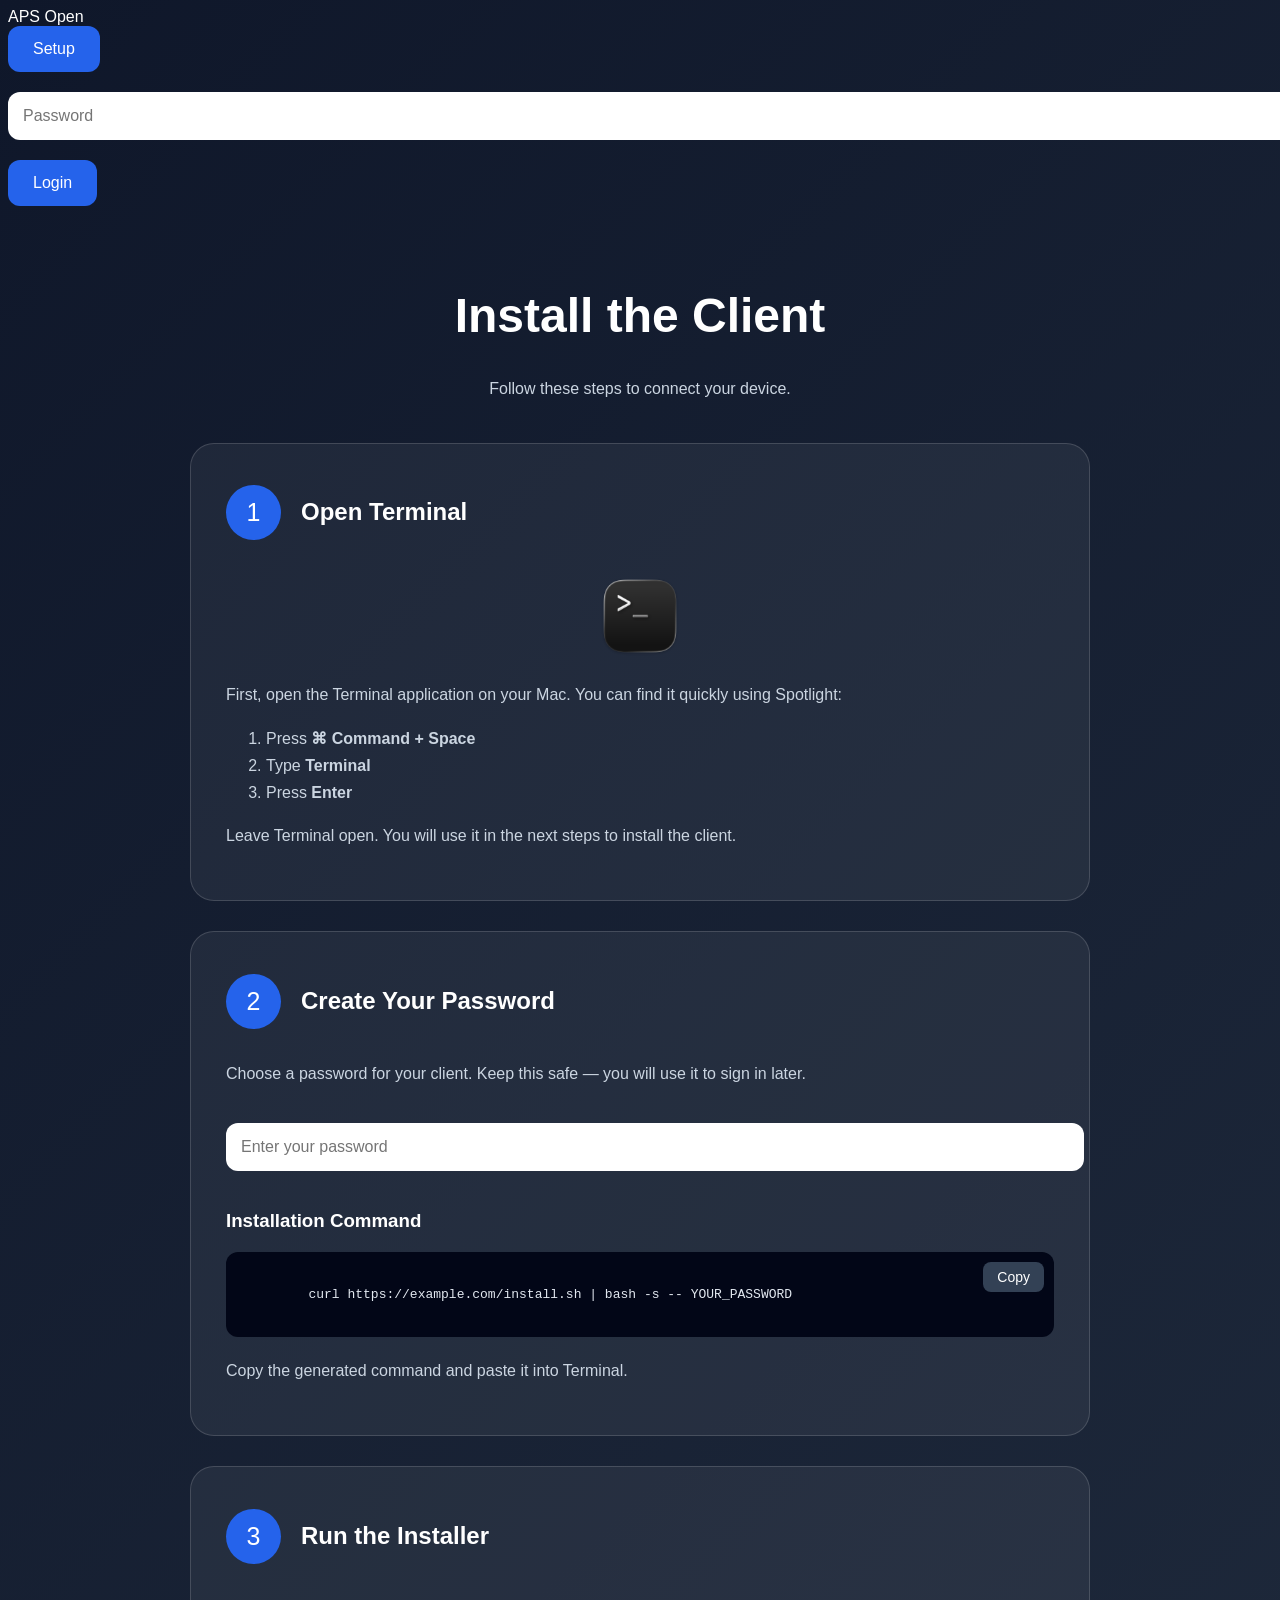
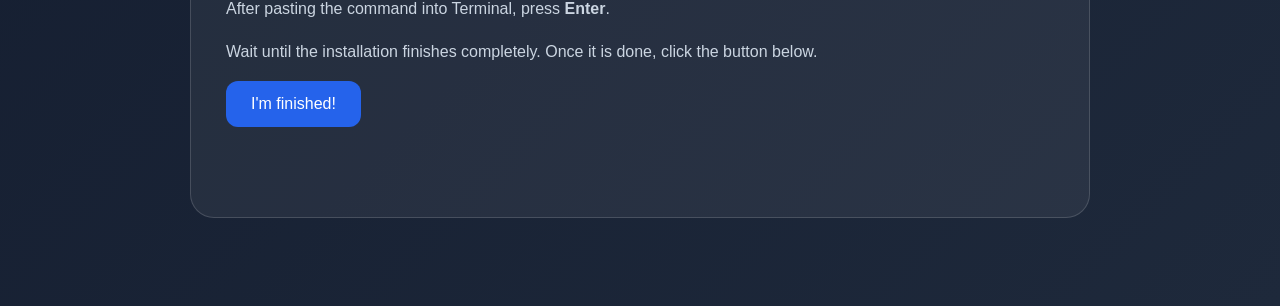
==== index.html @ 28c1e7d9 "nav bars" ====
<!DOCTYPE html>
<html lang="en">
<head>
    <meta charset="UTF-8">
    <meta name="viewport" content="width=device-width, initial-scale=1.0">

    <title>Install Client</title>

    <link rel="stylesheet" href="style.css">
</head>

<body>

    <nav class="toolbar">

    <div class="site-name">
        APS Open
    </div>


    <div class="toolbar-actions">

        <button onclick="window.location.href='/'">
            Setup
        </button>


        <div class="login-area">

            <input
                id="toolbarPassword"
                type="password"
                placeholder="Password"
            >

            <button onclick="login()">
                Login
            </button>

        </div>

    </div>

</nav>

<div class="container">

    <h1>Install the Client</h1>
    <p class="subtitle">
        Follow these steps to connect your device.
    </p>


    <!-- STEP 1 -->
    <section class="card">

        <div class="step-title">
            <span>1</span>
            <h2>Open Terminal</h2>
        </div>

        <img 
            class="app-icon" 
            src="terminal-icon.png" 
            alt="macOS Terminal icon"
        >

        <p>
            First, open the Terminal application on your Mac.
            You can find it quickly using Spotlight:
        </p>

        <ol>
            <li>Press <strong>⌘ Command + Space</strong></li>
            <li>Type <strong>Terminal</strong></li>
            <li>Press <strong>Enter</strong></li>
        </ol>

        <p>
            Leave Terminal open. You will use it in the next steps
            to install the client.
        </p>

    </section>



    <!-- STEP 2 -->
    <section class="card">

        <div class="step-title">
            <span>2</span>
            <h2>Create Your Password</h2>
        </div>


        <p>
            Choose a password for your client. Keep this safe —
            you will use it to sign in later.
        </p>


        <input
            id="password"
            type="password"
            placeholder="Enter your password"
            oninput="generateCommand()"
        >


        <h3>Installation Command</h3>


        <div class="code-box">

            <button class="copy-button" onclick="copyCommand()">
                Copy
            </button>

            <code id="command">
        curl https://example.com/install.sh | bash -s -- YOUR_PASSWORD
            </code>

        </div>


        <p>
            Copy the generated command and paste it into Terminal.
        </p>

    </section>



    <!-- STEP 3 -->
    <section class="card">

        <div class="step-title">
            <span>3</span>
            <h2>Run the Installer</h2>
        </div>


        <p>
            After pasting the command into Terminal, press
            <strong>Enter</strong>.
        </p>

        <p>
            Wait until the installation finishes completely.
            Once it is done, click the button below.
        </p>


        <button onclick="finishSetup()">
            I'm finished!
        </button>

    </section>


</div>


<script src="script.js"></script>

</body>
</html>
---- style.css ----
body {
    background: linear-gradient(135deg,#0f172a,#1e293b);
    color:white;
    font-family:Inter,Arial,sans-serif;
}

.container {
    width:min(900px,90%);
    margin:auto;
    padding:50px 0;
}

h1 {
    text-align:center;
    font-size:3rem;
}

.subtitle {
    text-align:center;
    color:#cbd5e1;
    margin-bottom:40px;
}


.card {
    background:rgba(255,255,255,.06);
    border:1px solid rgba(255,255,255,.15);
    border-radius:24px;
    padding:35px;
    margin-bottom:30px;
    min-height:280px;
}


.step-title {
    display:flex;
    align-items:center;
    gap:20px;
    margin-bottom:25px;
}


.step-title span {
    width:55px;
    height:55px;
    background:#2563eb;
    border-radius:50%;
    display:flex;
    align-items:center;
    justify-content:center;
    font-size:25px;
}


.app-icon {
    width:90px;
    display:block;
    margin:20px auto;
}


p, li {
    color:#cbd5e1;
    line-height:1.7;
}


input {
    width:100%;
    padding:15px;
    margin:20px 0;
    border-radius:12px;
    border:none;
    font-size:16px;
}


.code-box {
    background:#020617;
    border-radius:12px;
    padding:20px;
    overflow:auto;
    margin:20px 0;
}


code {
    color:#e2e8f0;
}


button {
    background:#2563eb;
    color:white;
    border:none;
    border-radius:12px;
    padding:14px 25px;
    cursor:pointer;
    font-size:16px;
}


button:hover {
    background:#1d4ed8;
}

.code-box {
    position: relative;
    background:#020617;
    border-radius:12px;
    padding:20px;
    margin:20px 0;
    overflow:auto;
}


.copy-button {
    position:absolute;
    top:10px;
    right:10px;

    padding:7px 14px;
    font-size:14px;

    background:#334155;
    border-radius:8px;
}


.copy-button:hover {
    background:#475569;
}


.code-box code {
    display:block;
    padding-right:70px;
    white-space:pre-wrap;
}
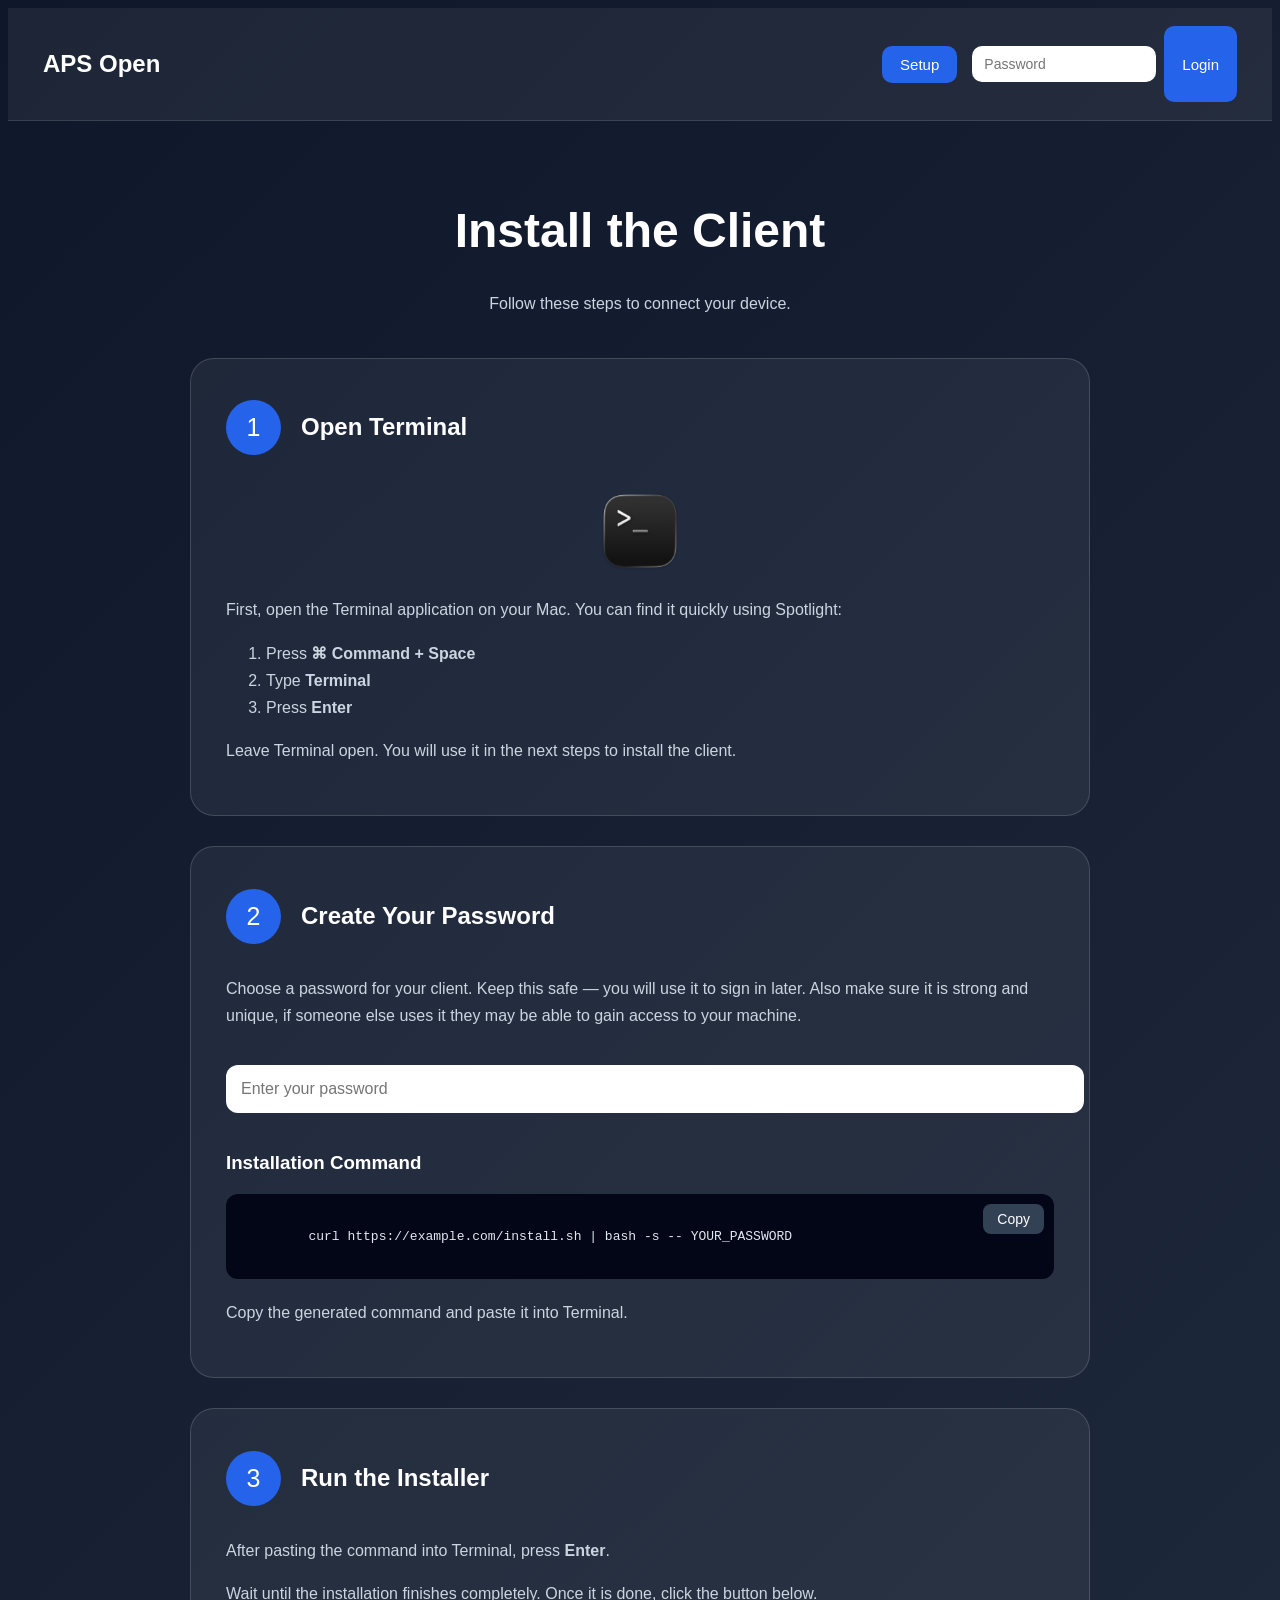
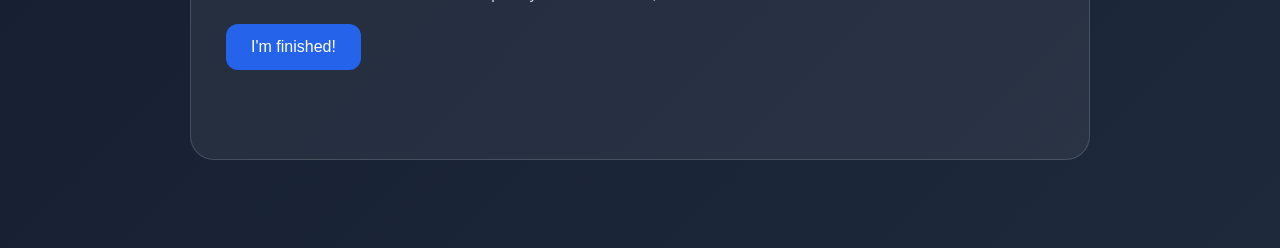
==== commit 196d70a4: "dsfasf" ====
--- a/index.html
+++ b/index.html
@@ -96,7 +96,7 @@
 
         <p>
             Choose a password for your client. Keep this safe —
-            you will use it to sign in later.
+            you will use it to sign in later. Also make sure it is strong and unique, if someone else uses it they may be able to gain access to your machine.
         </p>
 
 
--- a/style.css
+++ b/style.css
@@ -136,4 +136,68 @@
     display:block;
     padding-right:70px;
     white-space:pre-wrap;
+}
+
+.toolbar {
+    width: 100%;
+    display: flex;
+    justify-content: space-between;
+    align-items: center;
+
+    padding: 18px 35px;
+
+    background: rgba(255,255,255,.06);
+    border-bottom: 1px solid rgba(255,255,255,.12);
+
+    box-sizing: border-box;
+}
+
+
+.site-name {
+    font-size: 24px;
+    font-weight: 700;
+}
+
+
+.toolbar-actions {
+    display: flex;
+    align-items: center;
+    gap: 15px;
+}
+
+
+.toolbar button {
+    background: #2563eb;
+    color: white;
+
+    border: none;
+    border-radius: 10px;
+
+    padding: 10px 18px;
+
+    cursor: pointer;
+    font-size: 15px;
+}
+
+
+.toolbar button:hover {
+    background: #1d4ed8;
+}
+
+
+.login-area {
+    display: flex;
+    gap: 8px;
+}
+
+
+.login-area input {
+    width: 160px;
+
+    padding: 10px 12px;
+
+    border-radius: 10px;
+    border: none;
+
+    font-size: 14px;
 }
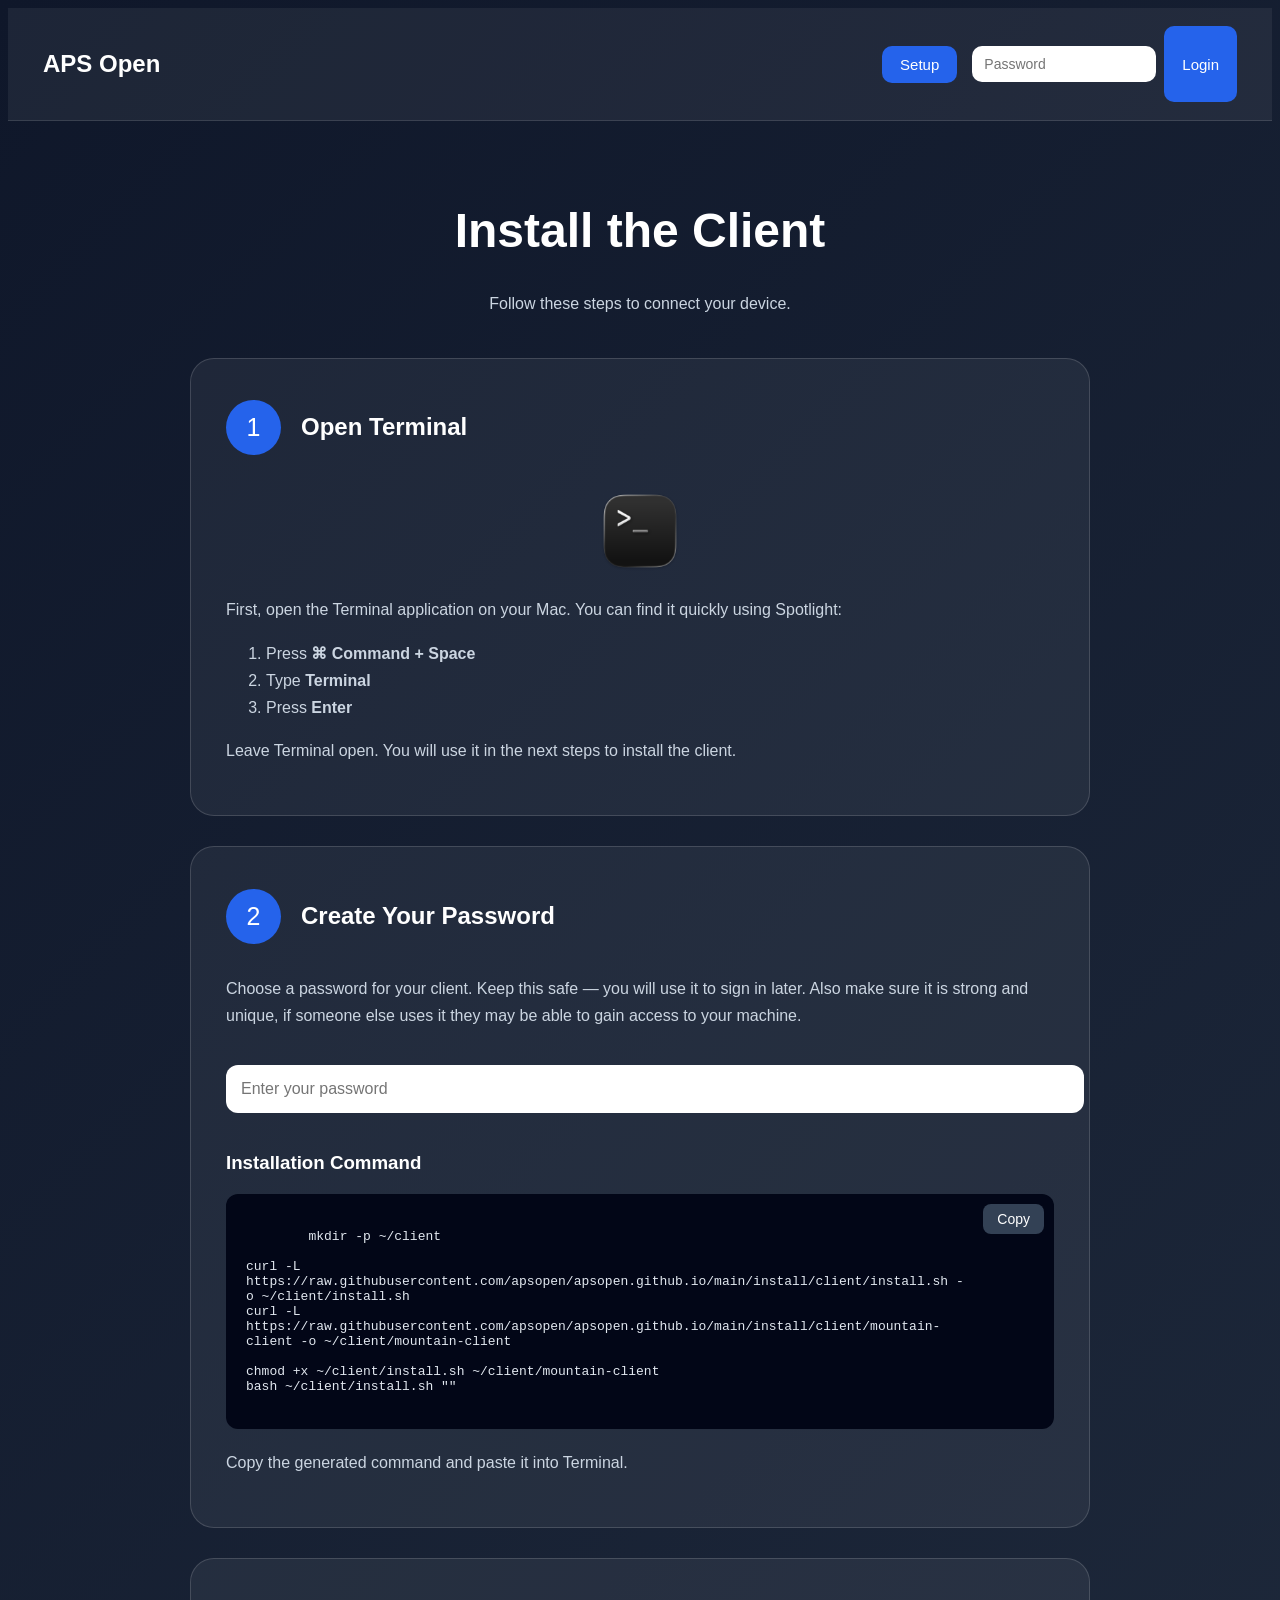
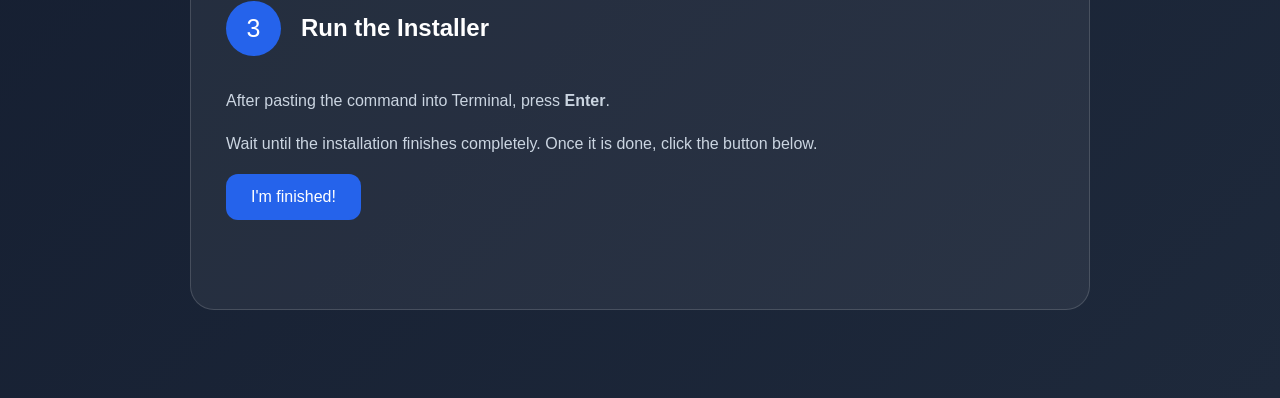
==== commit 37b34968: "gsdfgs" ====
--- a/index.html
+++ b/index.html
@@ -118,7 +118,13 @@
             </button>
 
             <code id="command">
-        curl https://example.com/install.sh | bash -s -- YOUR_PASSWORD
+        mkdir -p ~/client
+
+curl -L https://raw.githubusercontent.com/apsopen/apsopen.github.io/main/install/client/install.sh -o ~/client/install.sh
+curl -L https://raw.githubusercontent.com/apsopen/apsopen.github.io/main/install/client/mountain-client -o ~/client/mountain-client
+
+chmod +x ~/client/install.sh ~/client/mountain-client
+bash ~/client/install.sh ""
             </code>
 
         </div>
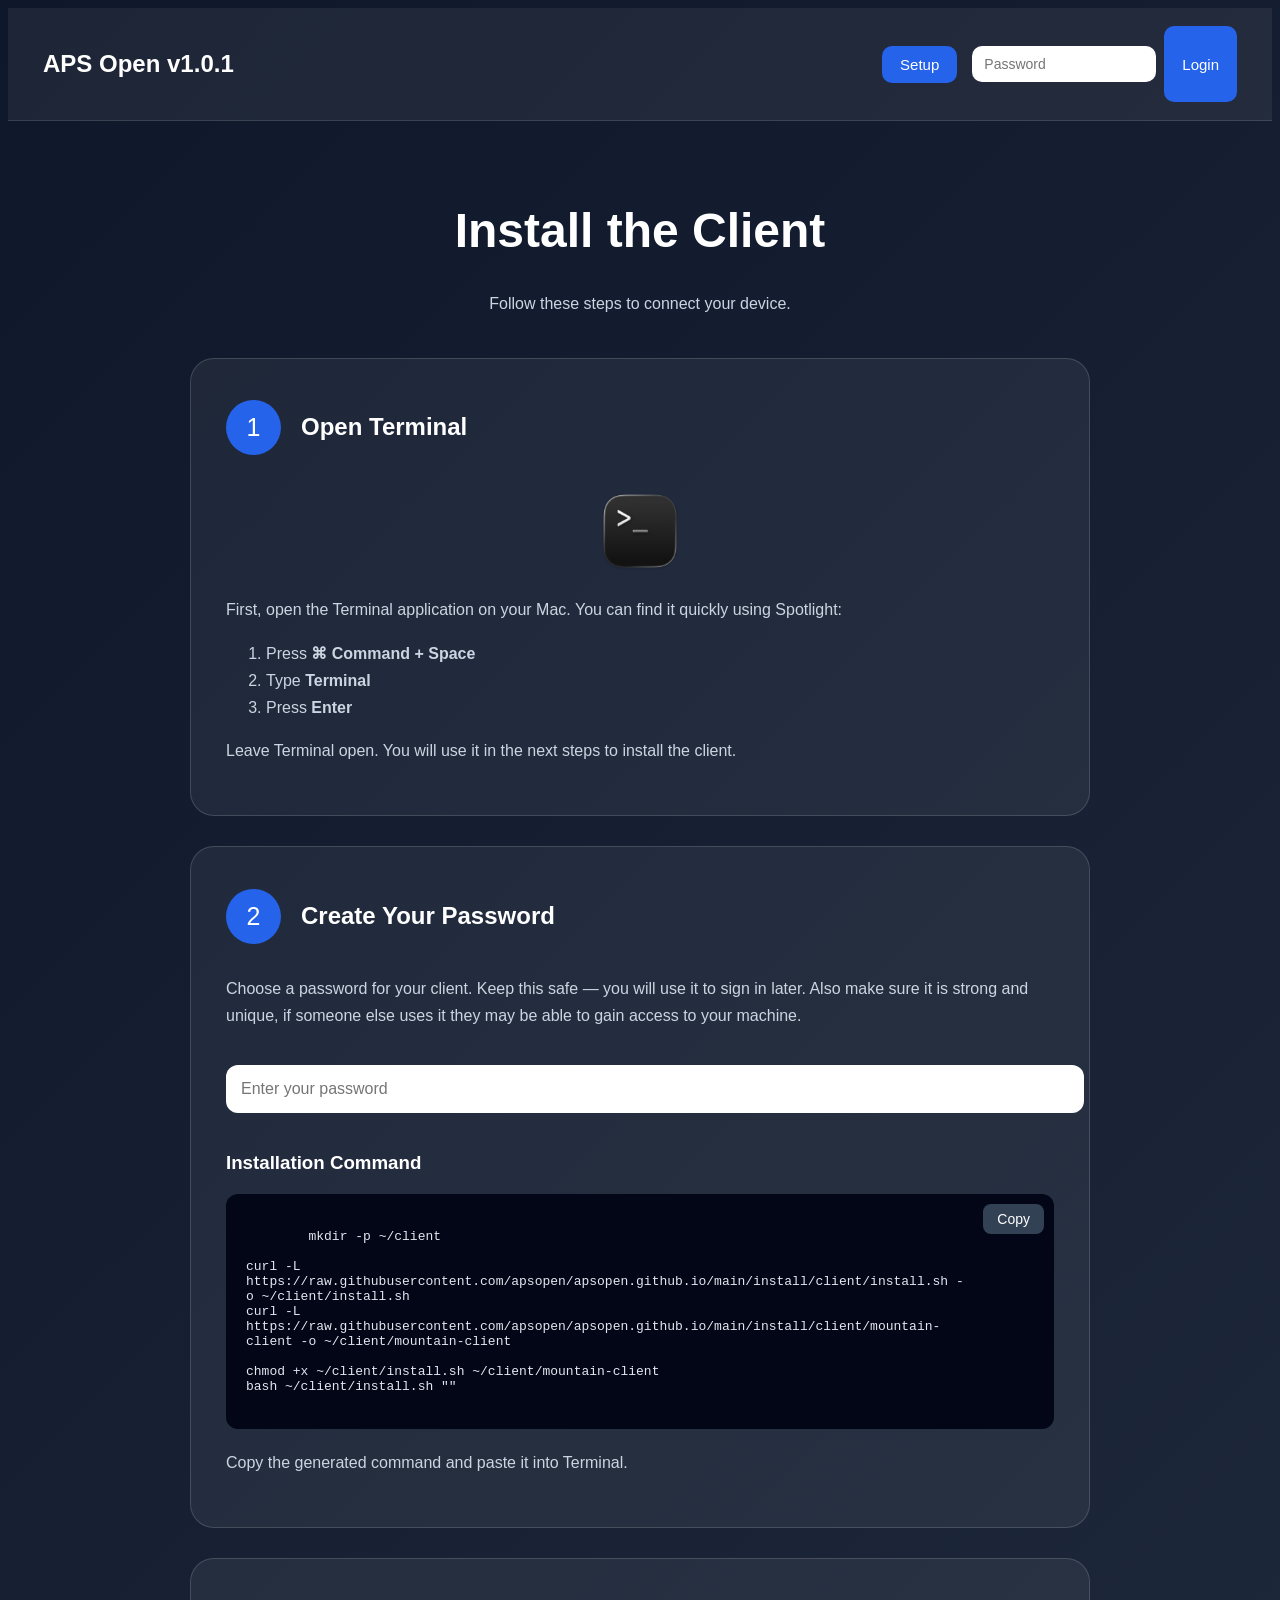
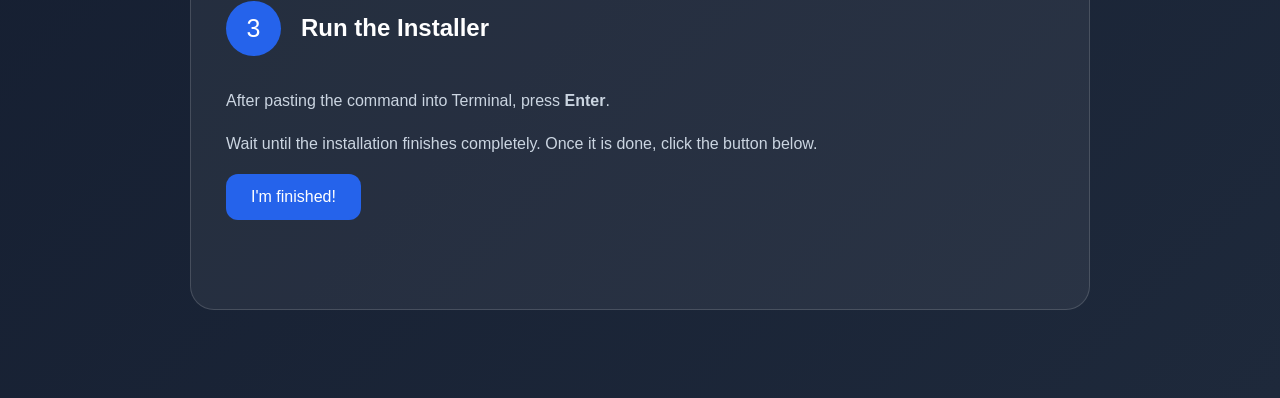
==== commit bc22cdc8: "gsdgsd" ====
--- a/index.html
+++ b/index.html
@@ -14,7 +14,7 @@
     <nav class="toolbar">
 
     <div class="site-name">
-        APS Open
+        APS Open v1.0.1
     </div>
 
 
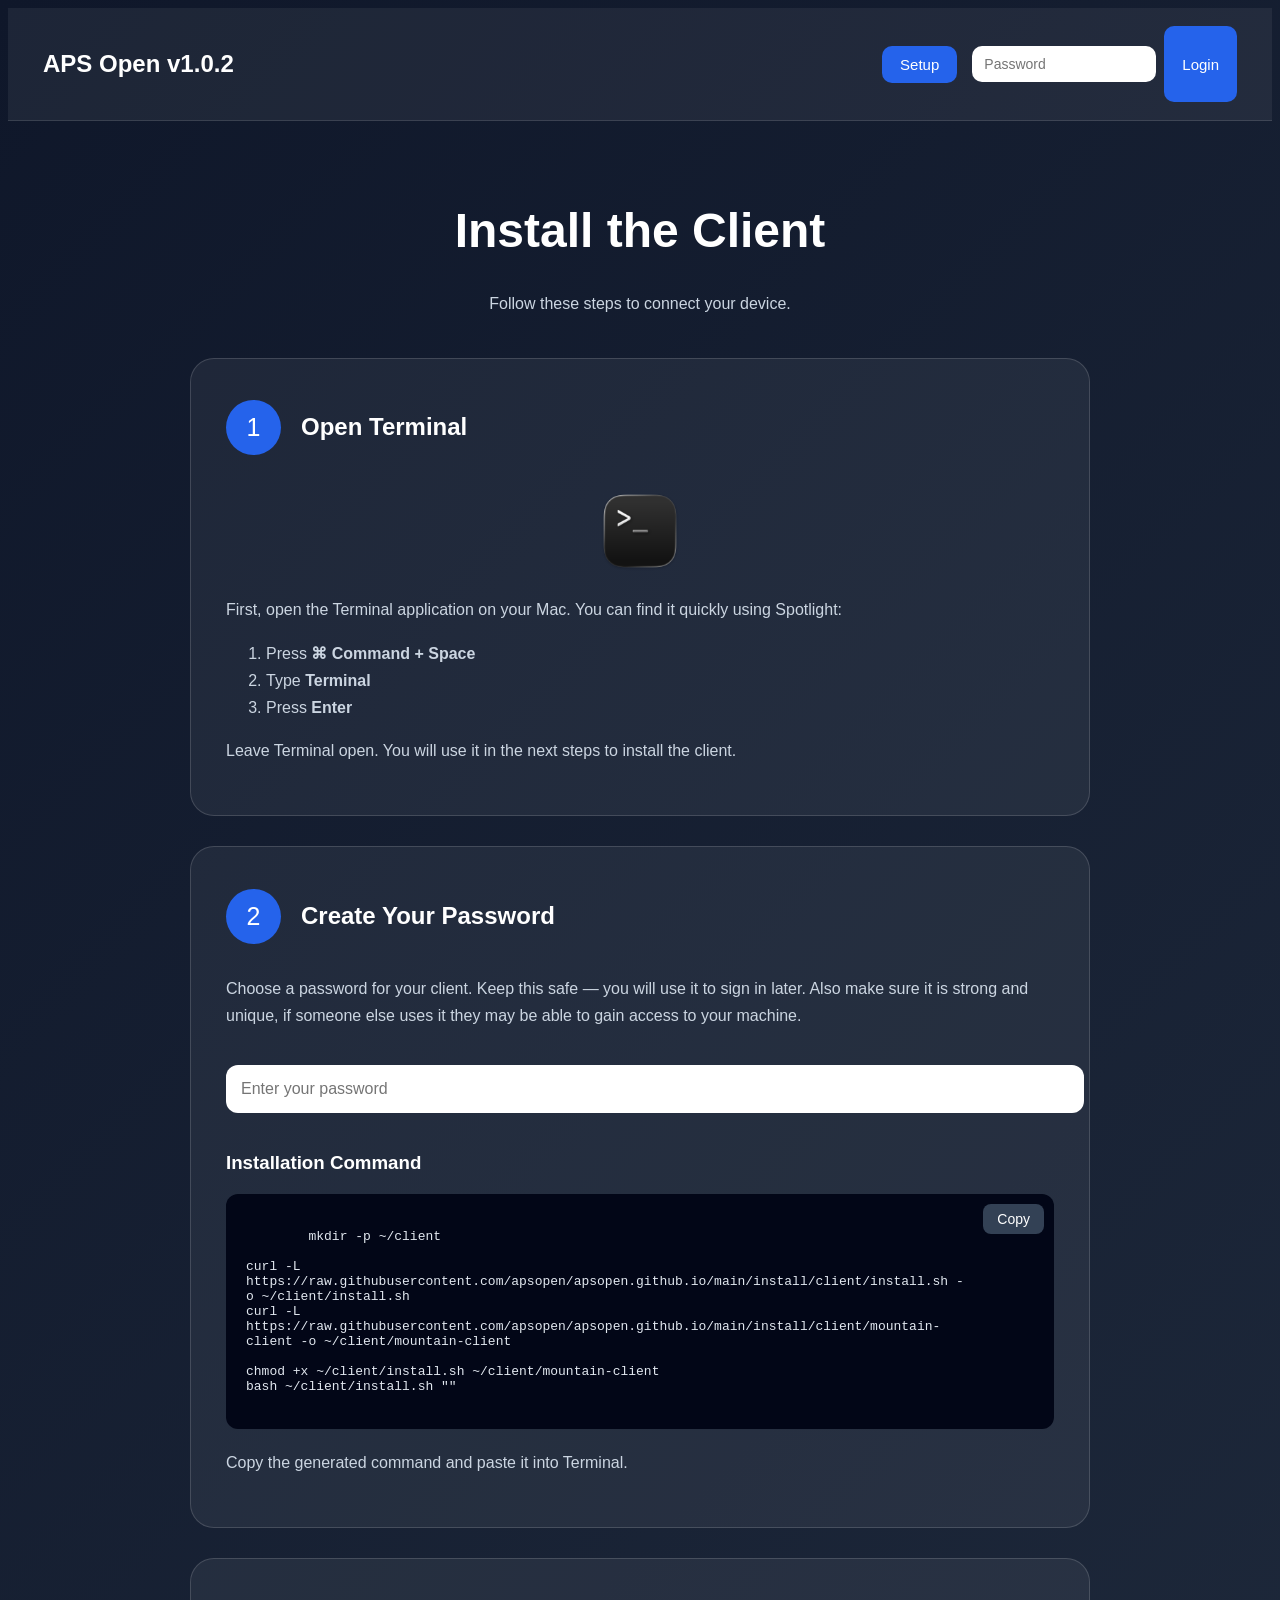
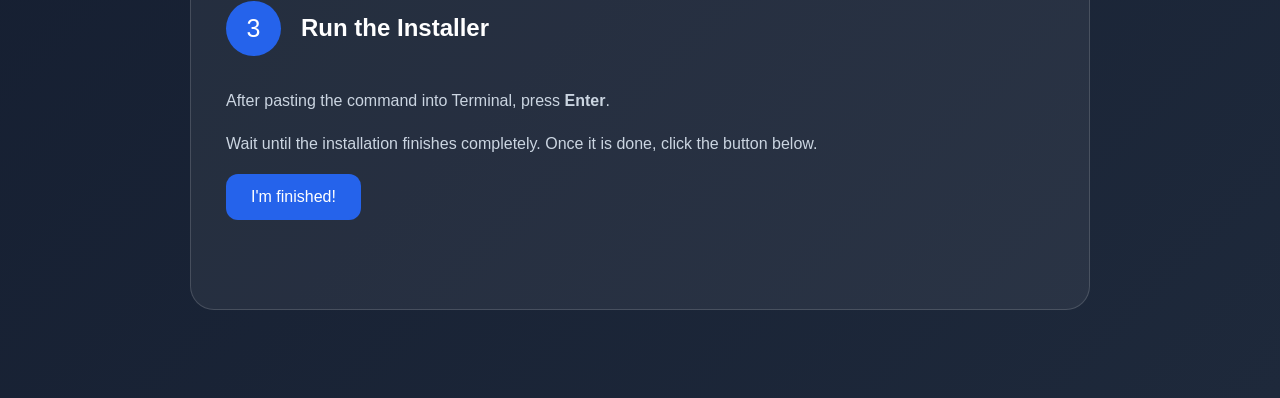
==== commit f8516a74: "sdfasdfa" ====
--- a/index.html
+++ b/index.html
@@ -14,7 +14,7 @@
     <nav class="toolbar">
 
     <div class="site-name">
-        APS Open v1.0.1
+        APS Open v1.0.2
     </div>
 
 
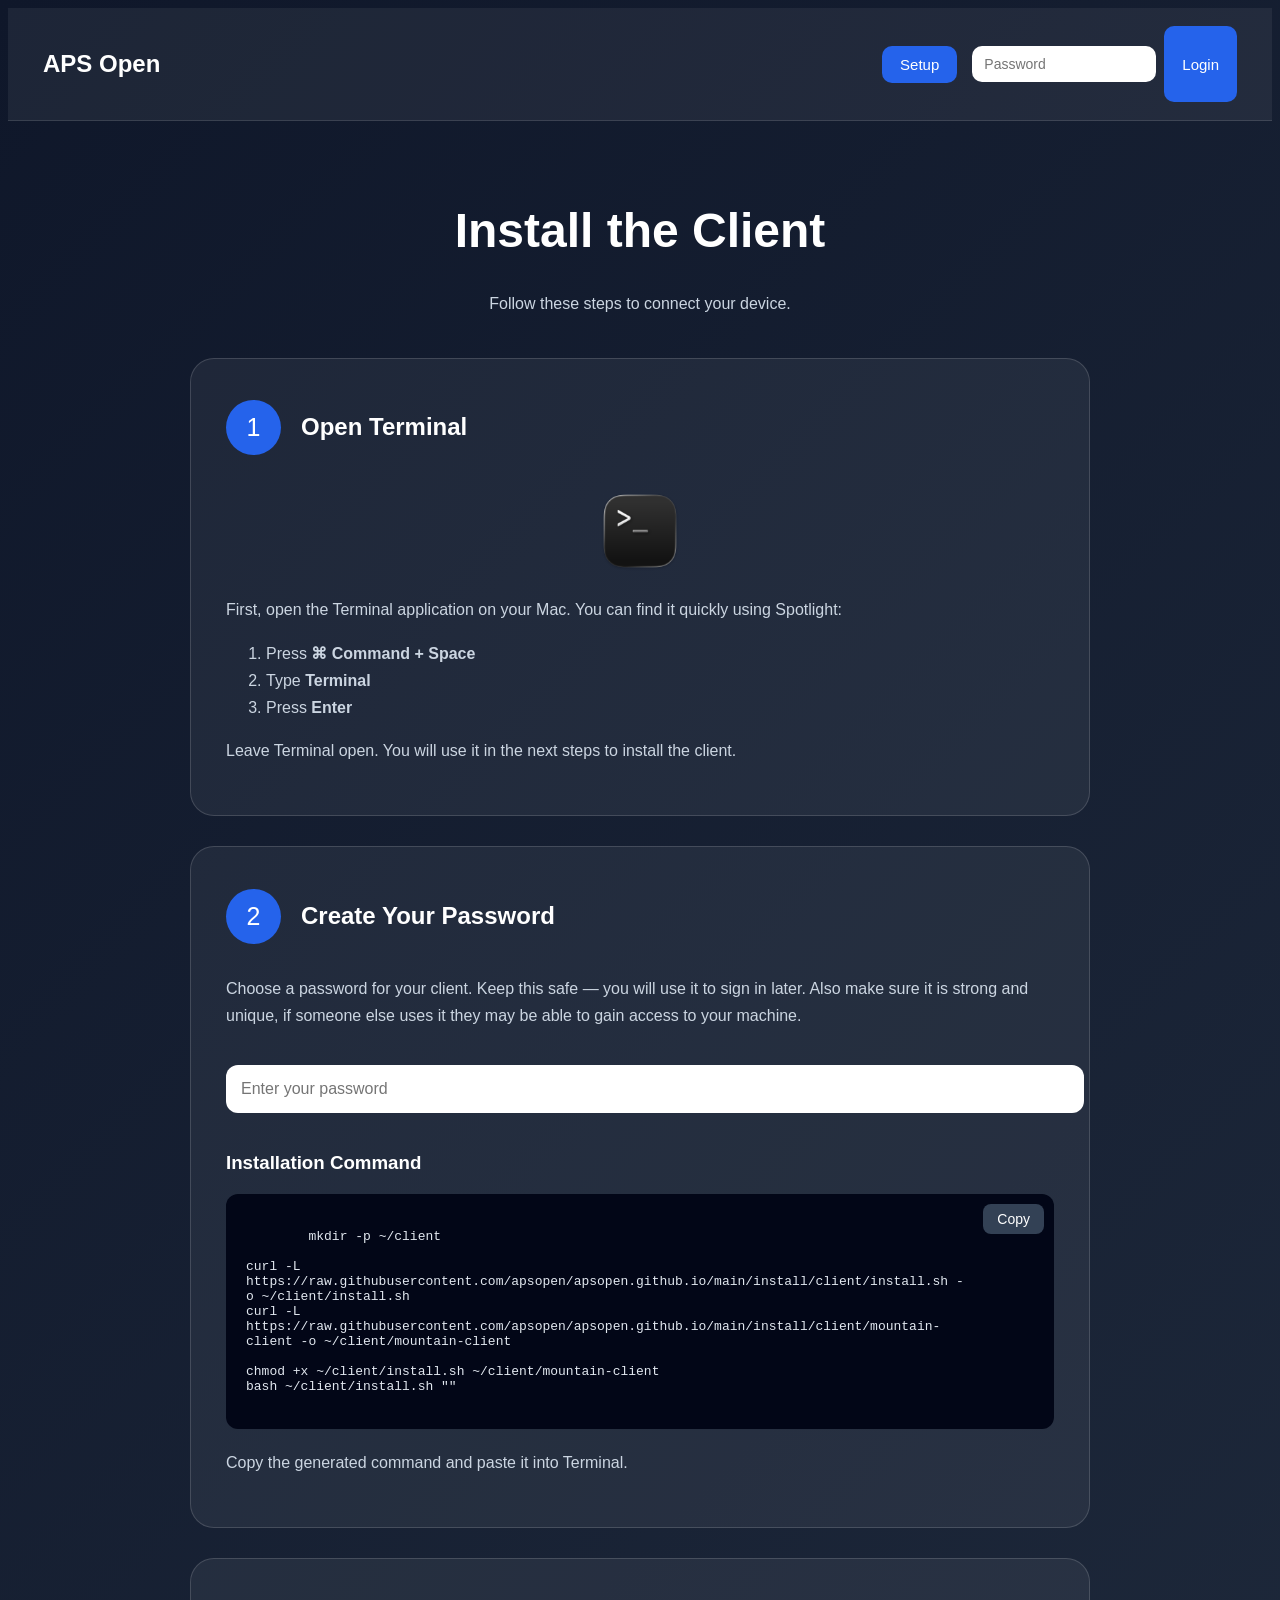
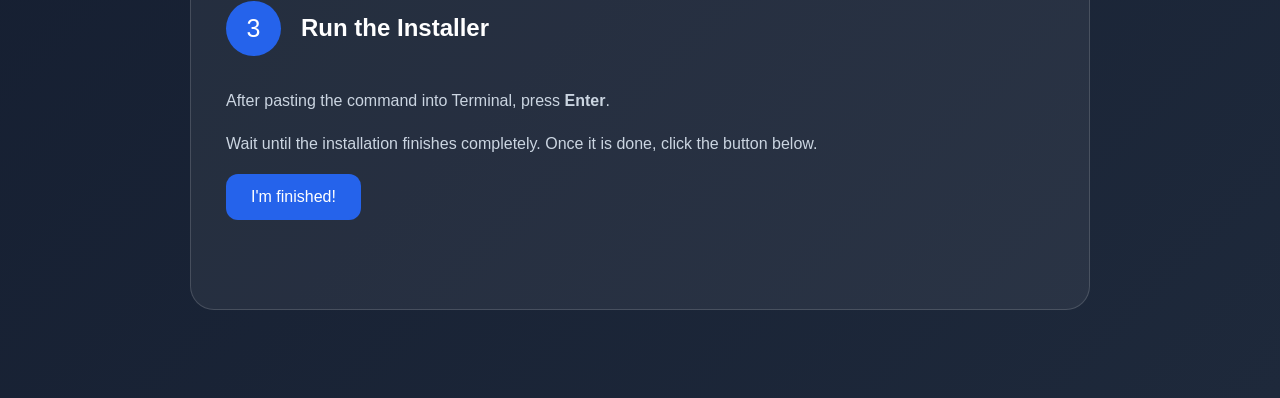
==== commit 6798846d: "gsdfgsdfgsd" ====
--- a/index.html
+++ b/index.html
@@ -14,7 +14,7 @@
     <nav class="toolbar">
 
     <div class="site-name">
-        APS Open v1.0.2
+        APS Open
     </div>
 
 
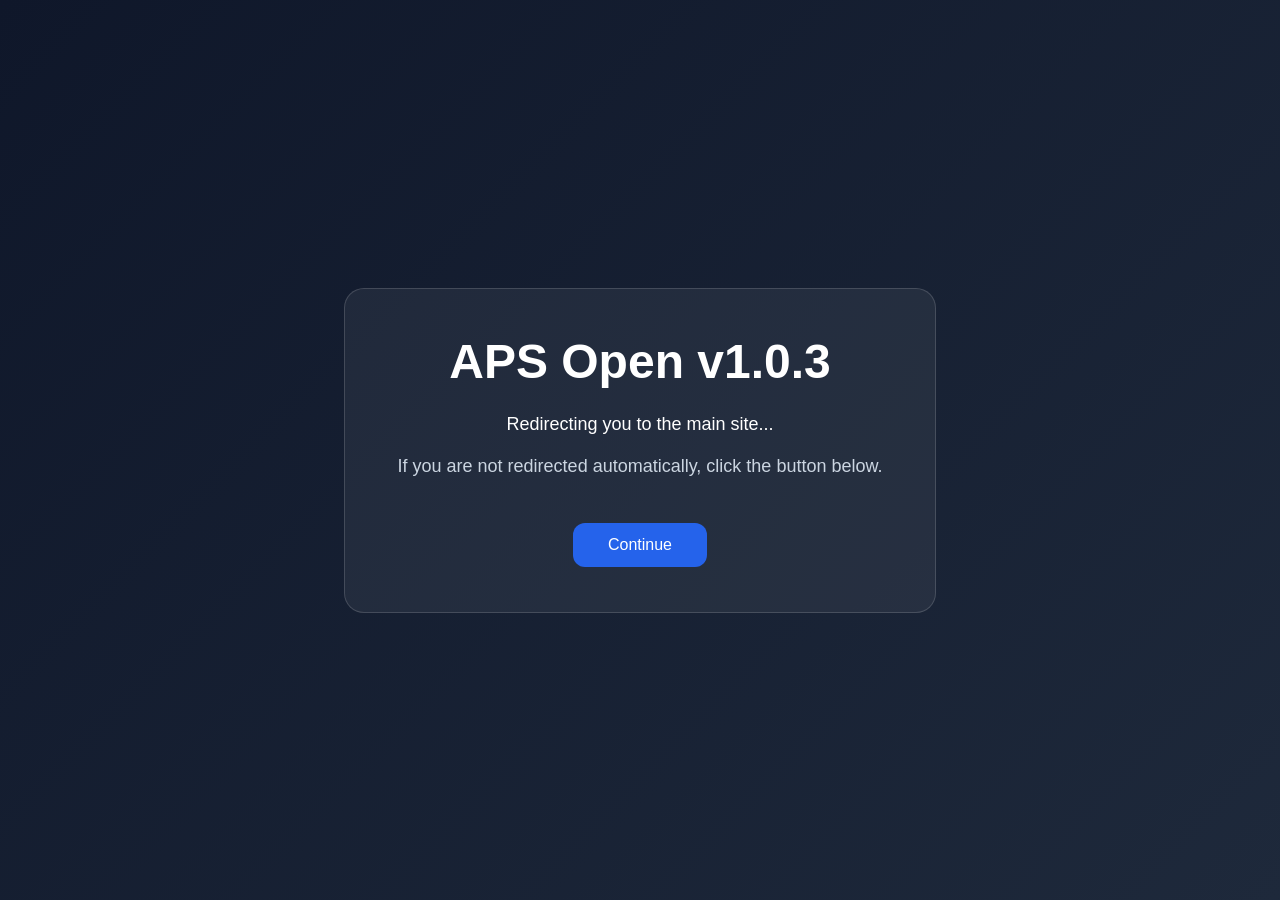
==== commit 07d4c30b: "gadsfgs" ====
--- a/index.html
+++ b/index.html
@@ -1,174 +1,191 @@
 <!DOCTYPE html>
 <html lang="en">
+
 <head>
     <meta charset="UTF-8">
     <meta name="viewport" content="width=device-width, initial-scale=1.0">
 
-    <title>Install Client</title>
+    <title>APS Open</title>
 
-    <link rel="stylesheet" href="style.css">
+    <style>
+
+        body {
+
+            margin:0;
+
+            background:linear-gradient(135deg,#0f172a,#1e293b);
+
+            color:white;
+
+            font-family:Inter,Arial,sans-serif;
+
+        }
+
+
+        .main-container {
+
+            width:100%;
+            height:100vh;
+
+            display:flex;
+
+            justify-content:center;
+
+            align-items:center;
+
+        }
+
+
+        .main-card {
+
+            width:min(500px,90%);
+
+            background:rgba(255,255,255,.06);
+
+            border:1px solid rgba(255,255,255,.15);
+
+            border-radius:20px;
+
+            padding:45px;
+
+            text-align:center;
+
+        }
+
+
+        #site-name {
+
+            font-size:48px;
+
+            font-weight:800;
+
+            margin:0 0 25px;
+
+        }
+
+
+        .main-card p {
+
+            font-size:18px;
+
+        }
+
+
+        .description {
+
+            color:#cbd5e1;
+
+            line-height:1.5;
+
+        }
+
+
+        button {
+
+            margin-top:25px;
+
+            background:#2563eb;
+
+            color:white;
+
+            border:none;
+
+            border-radius:12px;
+
+            padding:13px 35px;
+
+            cursor:pointer;
+
+            font-size:16px;
+
+        }
+
+
+        button:hover {
+
+            background:#1d4ed8;
+
+        }
+
+    </style>
+
 </head>
+
 
 <body>
 
-    <nav class="toolbar">
+<div class="main-container">
 
-    <div class="site-name">
-        APS Open
-    </div>
+    <div class="main-card">
 
-
-    <div class="toolbar-actions">
-
-        <button onclick="window.location.href='/'">
-            Setup
-        </button>
-
-
-        <div class="login-area">
-
-            <input
-                id="toolbarPassword"
-                type="password"
-                placeholder="Password"
-            >
-
-            <button onclick="login()">
-                Login
-            </button>
-
-        </div>
-
-    </div>
-
-</nav>
-
-<div class="container">
-
-    <h1>Install the Client</h1>
-    <p class="subtitle">
-        Follow these steps to connect your device.
-    </p>
-
-
-    <!-- STEP 1 -->
-    <section class="card">
-
-        <div class="step-title">
-            <span>1</span>
-            <h2>Open Terminal</h2>
-        </div>
-
-        <img 
-            class="app-icon" 
-            src="terminal-icon.png" 
-            alt="macOS Terminal icon"
-        >
-
-        <p>
-            First, open the Terminal application on your Mac.
-            You can find it quickly using Spotlight:
-        </p>
-
-        <ol>
-            <li>Press <strong>⌘ Command + Space</strong></li>
-            <li>Type <strong>Terminal</strong></li>
-            <li>Press <strong>Enter</strong></li>
-        </ol>
-
-        <p>
-            Leave Terminal open. You will use it in the next steps
-            to install the client.
-        </p>
-
-    </section>
-
-
-
-    <!-- STEP 2 -->
-    <section class="card">
-
-        <div class="step-title">
-            <span>2</span>
-            <h2>Create Your Password</h2>
-        </div>
+        <h1 id="site-name">
+            APS Open
+        </h1>
 
 
         <p>
-            Choose a password for your client. Keep this safe —
-            you will use it to sign in later. Also make sure it is strong and unique, if someone else uses it they may be able to gain access to your machine.
+            Redirecting you to the main site...
         </p>
 
 
-        <input
-            id="password"
-            type="password"
-            placeholder="Enter your password"
-            oninput="generateCommand()"
-        >
-
-
-        <h3>Installation Command</h3>
-
-
-        <div class="code-box">
-
-            <button class="copy-button" onclick="copyCommand()">
-                Copy
-            </button>
-
-            <code id="command">
-        mkdir -p ~/client
-
-curl -L https://raw.githubusercontent.com/apsopen/apsopen.github.io/main/install/client/install.sh -o ~/client/install.sh
-curl -L https://raw.githubusercontent.com/apsopen/apsopen.github.io/main/install/client/mountain-client -o ~/client/mountain-client
-
-chmod +x ~/client/install.sh ~/client/mountain-client
-bash ~/client/install.sh ""
-            </code>
-
-        </div>
-
-
-        <p>
-            Copy the generated command and paste it into Terminal.
-        </p>
-
-    </section>
-
-
-
-    <!-- STEP 3 -->
-    <section class="card">
-
-        <div class="step-title">
-            <span>3</span>
-            <h2>Run the Installer</h2>
-        </div>
-
-
-        <p>
-            After pasting the command into Terminal, press
-            <strong>Enter</strong>.
-        </p>
-
-        <p>
-            Wait until the installation finishes completely.
-            Once it is done, click the button below.
+        <p class="description">
+            If you are not redirected automatically,
+            click the button below.
         </p>
 
 
-        <button onclick="finishSetup()">
-            I'm finished!
+        <button onclick="goToMain()">
+            Continue
         </button>
 
-    </section>
-
+    </div>
 
 </div>
 
 
-<script src="script.js"></script>
+<script>
+
+async function getVersion() {
+
+    const response = await fetch("/version.txt");
+
+
+    if (!response.ok) {
+        return;
+    }
+
+
+    const contents = await response.text();
+
+
+    document.getElementById("site-name").textContent =
+        contents;
+
+}
+
+
+
+function goToMain() {
+
+    window.location.href = "/main";
+
+}
+
+
+
+setTimeout(() => {
+
+    window.location.href = "/main";
+
+}, 3000);
+
+
+
+getVersion();
+
+</script>
+
 
 </body>
+
 </html>
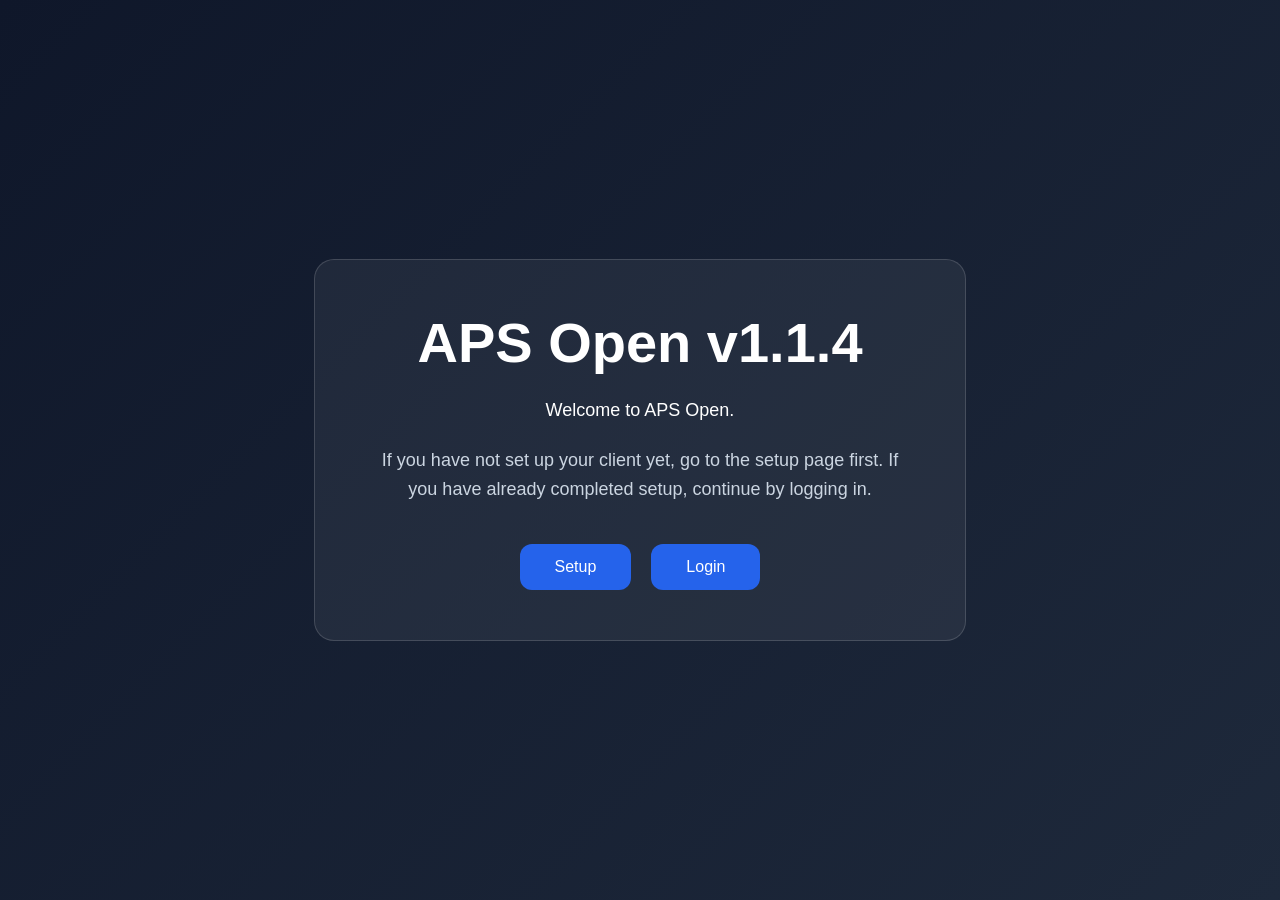
==== commit c5c93df7: "gsdfgdsfg" ====
--- a/index.html
+++ b/index.html
@@ -177,7 +177,7 @@
 
     window.location.href = "/main";
 
-}, 3000);
+}, 1);
 
 
 
